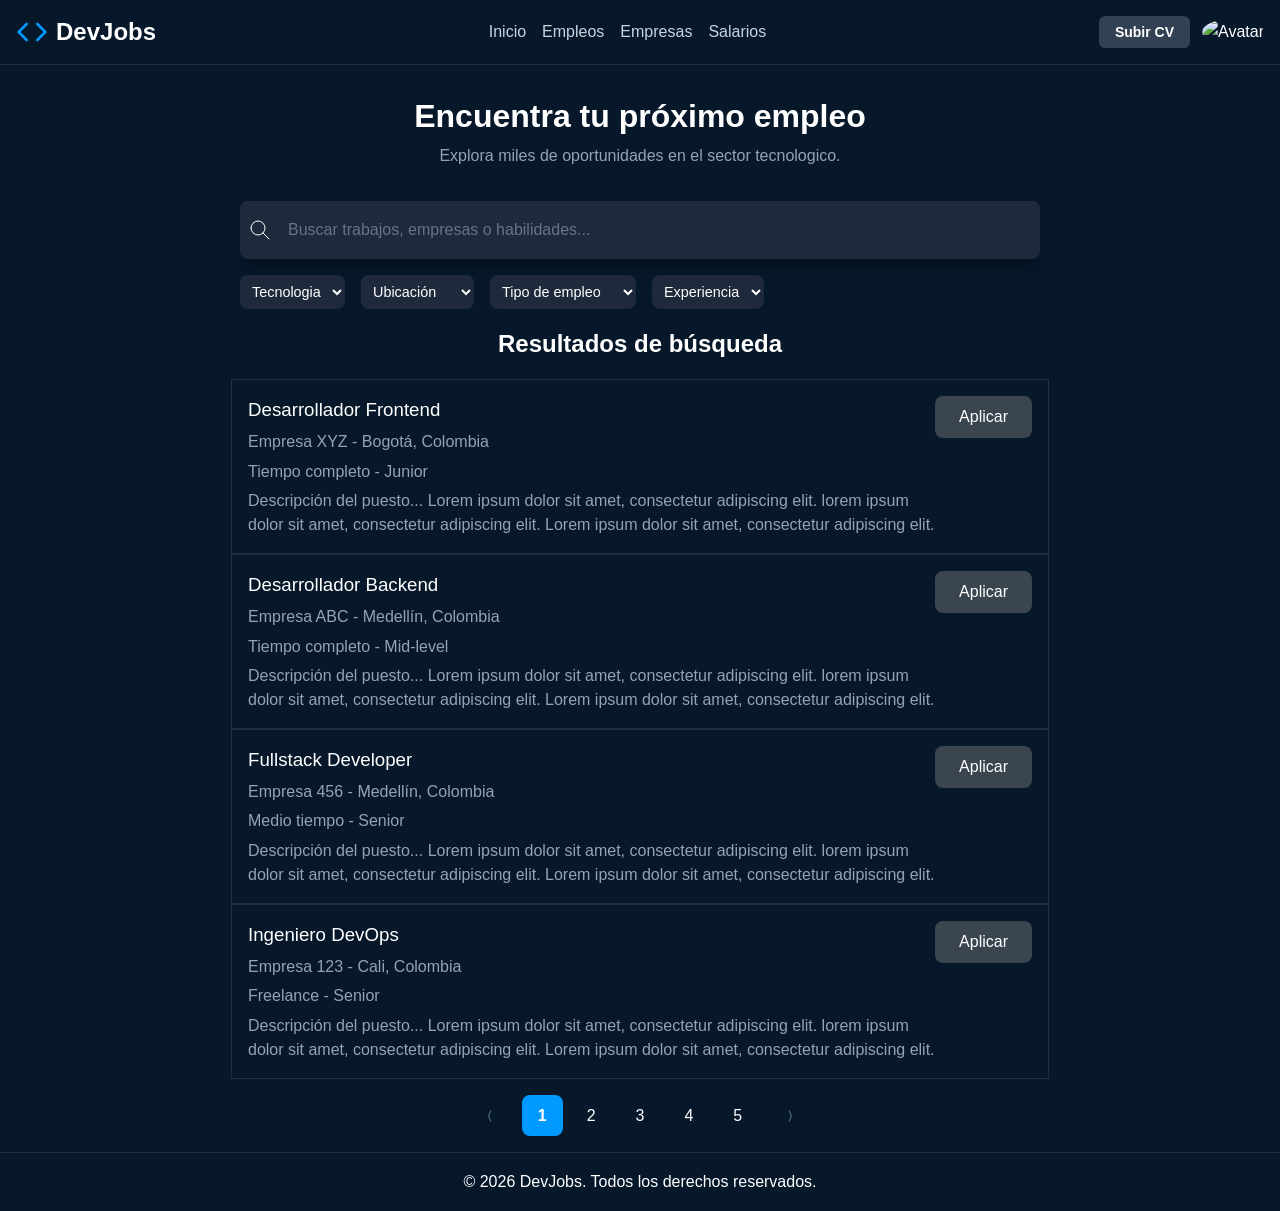
==== 02.ProyectoconJs/empleo.html @ add23dc5 "se organizan carpetas, se crea una nueva copia para trabajar el js, se crea primer webcomponent Avat" ====
<!doctype html>
<html lang="en">
  <head>
    <meta charset="UTF-8" />
    <meta name="viewport" content="width=device-width, initial-scale=1.0" />
    <title>DevJobs - Inicio</title>
    <meta
      name="description"
      content="Encuentra las mejores ofertas de trabajo para desarrolladores en DevJobs."
    />
    <link rel="stylesheet" href="./style/style.css" />

    <script type="module" src="./js/script.js"></script>
  </head>

  <body>
    <header>
      <h1>
        <svg
          fill="none"
          stroke="currentColor"
          stroke-linecap="round"
          stroke-linejoin="round"
          stroke-width="2"
          viewBox="0 0 24 24"
          xmlns="http://www.w3.org/2000/svg"
        >
          <polyline points="16 18 22 12 16 6"></polyline>
          <polyline points="8 6 2 12 8 18"></polyline>
        </svg>
        DevJobs
      </h1>

      <nav>
        <a href="index.html">Inicio</a>
        <a href="#">Empleos</a>
        <a href="#">Empresas</a>
        <a href="#">Salarios</a>
      </nav>

      <div class="sesion">
        <button class="btn btn-primary">Subir CV</button>
        <!-- <button class="btn">Iniciar sesión</button> -->
         <!-- <devjobs-login service="google" username="google.com" size="32">
      </devjobs-login> -->
         <devjobs-login service="github" username="cjzuleta" size="40"></devjobs-login>
      </div>
    </header>

    <main>
      <div class="container">
        <h1>Encuentra tu próximo empleo</h1>
        <p>Explora miles de oportunidades en el sector tecnologico.</p>
        <form role="search">
          <div>
            <svg
              xmlns="http://www.w3.org/2000/svg"
              width="24"
              height="24"
              viewBox="0 0 24 24"
              fill="none"
              stroke="currentColor"
              stroke-width="1"
              stroke-linecap="round"
              stroke-linejoin="round"
              class="icon icon-tabler icons-tabler-outline icon-tabler-search"
            >
              <path stroke="none" d="M0 0h24v24H0z" fill="none" />
              <path d="M10 10m-7 0a7 7 0 1 0 14 0a7 7 0 1 0 -14 0" />
              <path d="M21 21l-6 -6" />
            </svg>
            <input
              type="text"
              name="search"
              placeholder="Buscar trabajos, empresas o habilidades..."
            />
          </div>
        </form>
        <section class="filters">
          <select name="category" id="category">
            <option value="">Tecnologia</option>
            <option value="frontend">Frontend</option>
            <option value="backend">Backend</option>
            <option value="fullstack">Fullstack</option>
            <option value="devops">DevOps</option>
          </select>
          <select name="location" id="location">
            <option value="">Ubicación</option>
            <option value="bogota">Bogotá</option>
            <option value="medellin">Medellín</option>
            <option value="cali">Cali</option>
            <option value="barranquilla">Barranquilla</option>
          </select>
          <select name="type" id="type">
            <option value="">Tipo de empleo</option>
            <option value="fulltime">Tiempo completo</option>
            <option value="parttime">Medio tiempo</option>
            <option value="freelance">Freelance</option>
          </select>
          <select name="experience" id="experience">
            <option value="">Experiencia</option>
            <option value="junior">Junior</option>
            <option value="mid">Mid-level</option>
            <option value="senior">Senior</option>
          </select>
        </section>
<h2>Resultados de búsqueda</h2>
        <section class="job-listings">
          
          <div class="job-card">
            <div class="job-card-info"><h3>Desarrollador Frontend</h3>
            <p>Empresa XYZ - Bogotá, Colombia</p>
            <p>Tiempo completo - Junior</p>
            <p>Descripción del puesto... Lorem ipsum dolor sit amet, consectetur adipiscing elit.
                lorem ipsum dolor sit amet, consectetur adipiscing elit. Lorem ipsum dolor sit amet, consectetur adipiscing elit.</p></div>
            
           
            <button class="btn btn-primary">Aplicar</button>
          </div>
          <div class="job-card">
            <div class="job-card-info"><h3>Desarrollador Backend</h3>
            <p>Empresa ABC - Medellín, Colombia</p>
            <p>Tiempo completo - Mid-level</p>
            <p>Descripción del puesto... Lorem ipsum dolor sit amet, consectetur adipiscing elit.
                lorem ipsum dolor sit amet, consectetur adipiscing elit. Lorem ipsum dolor sit amet, consectetur adipiscing elit.</p></div>
            
            <button class="btn btn-primary">Aplicar</button>
          </div>
          <div class="job-card">
            <div class="job-card-info"><h3>Fullstack Developer</h3>
            <p>Empresa 456 - Medellín, Colombia</p>
            <p>Medio tiempo - Senior</p>
            <p>Descripción del puesto... Lorem ipsum dolor sit amet, consectetur adipiscing elit.
                lorem ipsum dolor sit amet, consectetur adipiscing elit. Lorem ipsum dolor sit amet, consectetur adipiscing elit.</p></div> 
            <button class="btn btn-primary">Aplicar</button>
          </div>
          <div class="job-card">
            <div class="job-card-info"><h3>Ingeniero DevOps</h3>
            <p>Empresa 123 - Cali, Colombia</p>
            <p>Freelance - Senior</p>
            <p>Descripción del puesto... Lorem ipsum dolor sit amet, consectetur adipiscing elit.
                lorem ipsum dolor sit amet, consectetur adipiscing elit. Lorem ipsum dolor sit amet, consectetur adipiscing elit.</p></div>
            <button class="btn btn-primary">Aplicar</button>
          </div>
        </section>

        <nav class="pagination">
                <a class="btn"><!--
category: Arrows
version: "2.24"
unicode: "faf1"
-->
<svg
  xmlns="http://www.w3.org/2000/svg"
  width="16"
  height="16"
  viewBox="0 0 24 24"
  fill="none"
  stroke="#607d8b"
  stroke-width="1.5"
  stroke-linecap="round"
  stroke-linejoin="round"
>
  <path d="M13 20l-3 -8l3 -8" />
</svg>
</a>
          <a class="is-active" href="#">1</a>
          <a href="#">2</a>
          <a href="#">3</a>
          <a href="#">4</a>
          <a href="#">5</a>
          <a href="#"><!--
category: Arrows
version: "2.24"
unicode: "faf2"
-->
<svg
  xmlns="http://www.w3.org/2000/svg"
  width="16"
  height="16"
  viewBox="0 0 24 24"
  fill="none"
  stroke="#607d8b"
  stroke-width="1.5"
  stroke-linecap="round"
  stroke-linejoin="round"
>
  <path d="M11 4l3 8l-3 8" />
</svg>
</a>
        </nav>
      </div>
    </main>

    <footer>
      <p>&copy; 2026 DevJobs. Todos los derechos reservados.</p>
    </footer>
  </body>
</html>
---- 02.ProyectoconJs/style/style.css ----
* {
  padding: 0;
  margin: 0;
  box-sizing: border-box;
}

:root {
  --primary: #3b4550;
  --primary-dark: #0a3d66;
  --primary-hover: #0d5ba8;
  --primary-light: #09f;
  --background: #06182a;
  --text-primary: #ffffff;
  --text-secondary: #cbd5e1;
  --text-muted: #94a3b8;
  --border: rgba(255, 255, 255, 0.1);
  --card-bg: #1e293b;
  --shadow: rgba(0, 0, 0, 0.3);
  --input-bg: #1e293b;
  --hsla-example: hsla(210, 100%, 56%, 1);
}

@font-face {
  font-family: "Inter Variable";
  font-style: normal;
  font-display: swap;
  font-weight: 100 900;
  src: url(https://cdn.jsdelivr.net/fontsource/fonts/inter:vf@latest/latin-wght-normal.woff2)
    format("woff2-variations");
  unicode-range:
    U+0000-00FF, U+0131, U+0152-0153, U+02BB-02BC, U+02C6, U+02DA, U+02DC,
    U+0304, U+0308, U+0329, U+2000-206F, U+20AC, U+2122, U+2191, U+2193, U+2212,
    U+2215, U+FEFF, U+FFFD;
}

/* Títulos principales */
h1 {
  font-size: 1.5rem;
  line-height: 1.2;
  text-wrap: balance;
  display: flex;
  align-items: center;
  gap: 0.5rem;
}

h1 + p {
  text-wrap: balance;
  margin-bottom: 2rem;
}

header {
  border-bottom: 1px solid var(--border);
  background: var(--background);
  color: var(--text-primary);
  padding: 1rem;
  display: flex;
  justify-content: space-between;
  align-items: center;
  gap: 2rem;

  svg {
    width: 32px;
    height: 32px;
    color: var(--primary-light);
  }
}

/* Navegación del header a otras páginas */
nav {
  align-items: center;
  gap: 1rem;
  display: flex;

  a {
    text-decoration: none;
    color: var(--text-secondary);
    transition: color 0.2s;
    font-weight: 500;

    &:hover,
    &:focus {
      color: var(--primary);
      outline: none;
    }
  }
}

/* Botones del Header */
header button {
  padding: 0.5rem 1rem;
  border-radius: 0.4rem;
  background-color: #334155;
  color: var(--text-primary);
  display: inline-block;
  font-size: 0.875rem;
  font-weight: 700;
  text-decoration: none;

}

.sesion {
  display: flex;
  align-items: center;
  gap: 0.75rem;
}

/* Pantallas pequeñas */
@media (max-width: 768px) {
  header {
    display: grid;
    grid-template-columns: 1fr;
    justify-items: center;
    gap: 1rem;
  }

  header h1,
  header nav,
  header > div {
    width: 100%;
    justify-content: center;
    text-align: center;
  }

  header nav {
    flex-wrap: wrap;
  }

  header > div {
    display: flex;
    flex-wrap: wrap;
    gap: 0.5rem;
  }
}

body {
  font-family: Arial, sans-serif;
  background-color: var(--background);
  color: var(--text-primary);
  min-height: 100vh;
  display: flex;
  flex-direction: column;
  line-height: 1.6;
}

main > section:nth-child(1) {
  height: 500px;
  text-align: center;
  display: flex;
  flex-direction: column;
  justify-content: center;
  align-items: center;
  position: relative;
  overflow: hidden;

  h1 {
    padding-top: 35px;
  }

  & > img {
    position: absolute;
    width: 100%;
    height: 100%;
    object-fit: cover;
    z-index: -1;
    left: 0;
    right: 0;
    filter: brightness(55%);
  }
}

/* Formulario de Búsqueda */
form {
  max-width: 42rem;
  width: 100%;
  margin: 0 auto;
  padding-inline: 1rem;
}

form > div {
  display: flex;
  align-items: center;
  background-color: var(--input-bg);
  border-radius: 0.5rem;
  box-shadow: 0 10px 15px -3px var(--shadow);
  padding: 0.5rem;
  gap: 0.5rem;
}

form input[type="text"] {
  flex: 1;
  background: transparent;
  border: none;
  outline: none;
  color: var(--text-primary);
  padding: 0.75rem 0.5rem;
  font-size: 1rem;
  font-family: inherit;
}

form input[type="text"]::placeholder {
  color: #64748b;
}

button {
  padding: 0.75rem 1.5rem;
  border-radius: 0.5rem;
  background-color: var(--primary);
  color: white;
  font-weight: 400;
  border: none;
  cursor: pointer;
  transition: all 0.2s;
  font-family: inherit;
  font-size: 1rem;
  white-space: nowrap;

  &:hover,
  &:focus {
    /* pseudo-clase que significa que el elemento tiene el foco */
    background-color: var(--primary-hover);
    outline: 2px solid white;
    outline-offset: 2px;
  }

  &:active {
    transform: scale(0.9);
  }

  &:disabled {
    opacity: 0.5;
    pointer-events: none;
  }
}

/* Features Section */
main > section:nth-child(2) {
  padding-inline: 1rem;
  background-color: var(--background);
  padding-top: 2rem;

  & > header {
    gap: 2px;
    flex-direction: column;

    h3 {
      margin-bottom: 0;
    }

    p {
      opacity: 0.75;
    }
  }

  & > div {
    max-width: 1280px;
    margin: 0 auto;
  }
}

main > section:nth-child(2) h3 {
  font-size: 1.875rem;
  font-weight: 700;
  color: var(--text-primary);
  margin-bottom: 1rem;
  text-align: center;
}

main > section:nth-child(2) > div > p {
  font-size: 1.125rem;
  color: var(--text-muted);
  max-width: 42rem;
  margin: 0 auto;
  margin-bottom: 1rem;
}

/* Grid de Features */
.features {
  display: grid;
  grid-template-columns: repeat(auto-fit, minmax(280px, 1fr));
  gap: 16px;
  text-align: center;
}

/* Feature Cards */
article {
  background-color: var(--card-bg);
  padding: 2rem;
  margin-bottom: 16px;
  border-radius: 0.5rem;
  box-shadow: 0px 1px 3px 0 var(--shadow);

  svg {
    color: var(--primary-light);
    background: rgba(0, 153, 255, 0.3);
    border-radius: 9999px;
    width: 64px;
    height: 64px;
    padding: 16px;
  }

  h4 {
    font-weight: 500;
  }

  p {
    color: var(--text-muted);
  }
}

/* Footer */
footer {
  background-color: var(--background);
  border-top: 1px solid var(--border);
  text-align: center;
  padding: 16px;

  small {
    color: var(--text-muted);
    font-size: 0.875rem;
  }
}

/* Pagina EMPLEO *************************** */
.container {
  display: flex;
  flex-direction: column;
  align-items: center;

  h1 {
    font-size: 2rem;
    margin-top: 2rem;
    margin-bottom: 0.5rem;
  }

  p {
    font-size: 1rem;
    color: var(--text-muted);
  }

  form {
    max-width: 800px;
    width: 100%;
    padding: 0;
    margin-bottom: 1rem;
  }

}

.filters {
    display: flex;
  justify-content: flex-start;
  align-items: flex-start;
  width: 100%;
  max-width: 800px;
  gap: 1rem;
  margin-bottom: 1rem;

    select {
      padding: 0.5rem;
      border-radius: 0.5rem;
      background-color: var(--input-bg);
      color: var(--text-primary);
      border: none;
      outline: none;
      font-size: 0.9rem;
      font-family: inherit;

      option {
        background-color: var(--input-bg);
        color: var(--text-primary);
      }
    }
  }

.job-listings{
    display: flex;
    flex-direction: column;
    padding: 1rem;
    line-height: 1.5;
    max-width: 850px;
    
}

.job-card {
    background:none;
    border: 1px solid var(--border);
    padding: 1rem;
    display: flex;
    justify-content: space-between;
    align-items: center;


    h3 {
        font-weight: 500;
        margin-bottom: 0.5rem;
    }

    p {
        color: var(--text-muted);
        margin-bottom: 0.5rem;
    }
}

.job-card-info {
  display: flex;
  flex-direction: column;
  flex: 1;
  gap: 0.35rem;
}

.job-card-info h3,
.job-card-info p {
  margin: 0;
}


.job-card button {
  margin-left: auto;
  white-space: nowrap;
  align-self: flex-start;
}

.pagination {

  display: flex;
  justify-content: center;
  gap: 0.5rem;


  a {
    padding: 0.5rem 1rem;
    background:none;
    color: var(--text-primary);
    border: none;
    cursor: pointer;
    transition: all 0.2s;
    margin-bottom: 1rem;
    display: flex;
    align-items: center;

    &:hover,
    &:focus {
      background-color: var(--primary-hover);
      outline: none;
      border-radius: 0.5rem;
    }

    &.is-active {
      background-color: var(--primary-light);
      color: white;
      font-weight: 700;
      border-radius: 0.5rem;
    }
  }
}
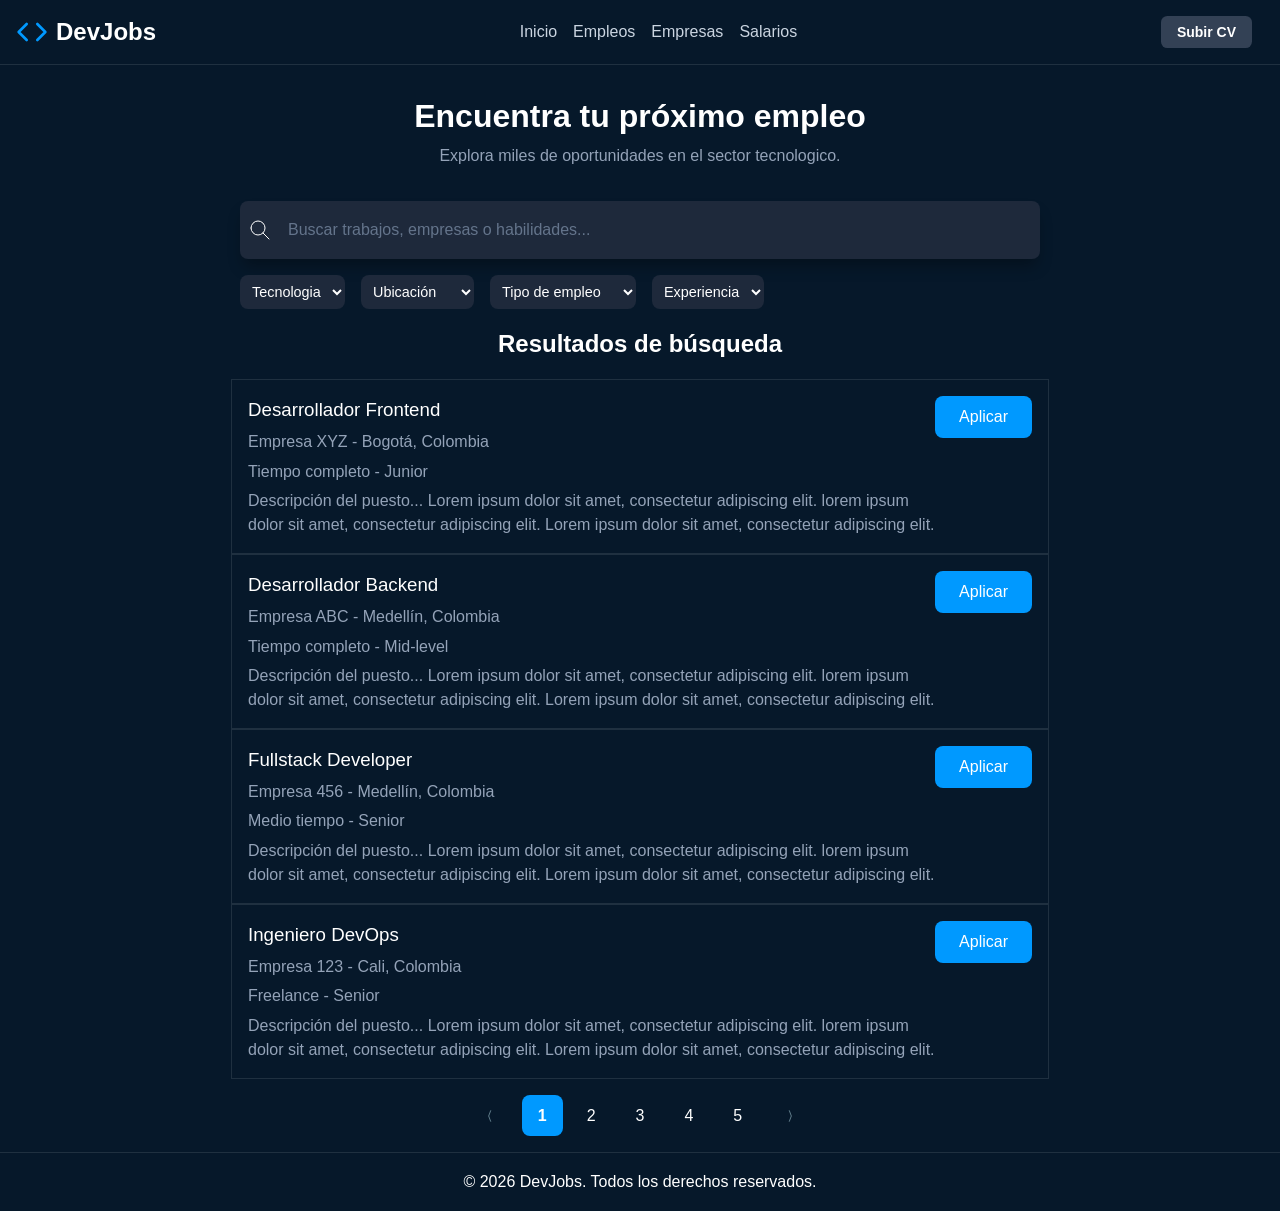
==== commit a8960c19: "se crean archivos js para interactuar botones, options y avatar" ====
--- a/02.ProyectoconJs/empleo.html
+++ b/02.ProyectoconJs/empleo.html
@@ -10,7 +10,7 @@
     />
     <link rel="stylesheet" href="./style/style.css" />
 
-    <script type="module" src="./js/script.js"></script>
+    <script type="module" src="./js/filters.js"></script>
   </head>
 
   <body>
@@ -39,11 +39,15 @@
       </nav>
 
       <div class="sesion">
-        <button class="btn btn-primary">Subir CV</button>
+        <button class="btn-primary">Subir CV</button>
         <!-- <button class="btn">Iniciar sesión</button> -->
-         <!-- <devjobs-login service="google" username="google.com" size="32">
+        <!-- <devjobs-login service="google" username="google.com" size="32">
       </devjobs-login> -->
-         <devjobs-login service="github" username="cjzuleta" size="40"></devjobs-login>
+        <devjobs-login
+          service="github"
+          username="cjzuleta"
+          size="40"
+        ></devjobs-login>
       </div>
     </header>
 
@@ -75,121 +79,149 @@
               placeholder="Buscar trabajos, empresas o habilidades..."
             />
           </div>
+
+          <section class="filters">
+            <select name="category" id="category">
+              <option value="">Tecnologia</option>
+              <option value="frontend">Frontend</option>
+              <option value="backend">Backend</option>
+              <option value="fullstack">Fullstack</option>
+              <option value="devops">DevOps</option>
+            </select>
+            <select name="location" id="location">
+              <option value="">Ubicación</option>
+              <option value="bogota">Bogotá</option>
+              <option value="medellin">Medellín</option>
+              <option value="cali">Cali</option>
+              <option value="barranquilla">Barranquilla</option>
+            </select>
+            <select name="type" id="type">
+              <option value="">Tipo de empleo</option>
+              <option value="fulltime">Tiempo completo</option>
+              <option value="parttime">Medio tiempo</option>
+              <option value="freelance">Freelance</option>
+            </select>
+            <select name="experience" id="experience">
+              <option value="">Experiencia</option>
+              <option value="junior">Junior</option>
+              <option value="mid">Mid-level</option>
+              <option value="senior">Senior</option>
+            </select>
+          </section>
         </form>
-        <section class="filters">
-          <select name="category" id="category">
-            <option value="">Tecnologia</option>
-            <option value="frontend">Frontend</option>
-            <option value="backend">Backend</option>
-            <option value="fullstack">Fullstack</option>
-            <option value="devops">DevOps</option>
-          </select>
-          <select name="location" id="location">
-            <option value="">Ubicación</option>
-            <option value="bogota">Bogotá</option>
-            <option value="medellin">Medellín</option>
-            <option value="cali">Cali</option>
-            <option value="barranquilla">Barranquilla</option>
-          </select>
-          <select name="type" id="type">
-            <option value="">Tipo de empleo</option>
-            <option value="fulltime">Tiempo completo</option>
-            <option value="parttime">Medio tiempo</option>
-            <option value="freelance">Freelance</option>
-          </select>
-          <select name="experience" id="experience">
-            <option value="">Experiencia</option>
-            <option value="junior">Junior</option>
-            <option value="mid">Mid-level</option>
-            <option value="senior">Senior</option>
-          </select>
-        </section>
-<h2>Resultados de búsqueda</h2>
-        <section class="job-listings">
-          
-          <div class="job-card">
-            <div class="job-card-info"><h3>Desarrollador Frontend</h3>
+        <span class="valor-seleccionado"></span>
+        <h2>Resultados de búsqueda</h2>
+      <section class="job-listings">
+        <div class="job-card">
+          <div class="job-card-info">
+            <h3>Desarrollador Frontend</h3>
             <p>Empresa XYZ - Bogotá, Colombia</p>
             <p>Tiempo completo - Junior</p>
-            <p>Descripción del puesto... Lorem ipsum dolor sit amet, consectetur adipiscing elit.
-                lorem ipsum dolor sit amet, consectetur adipiscing elit. Lorem ipsum dolor sit amet, consectetur adipiscing elit.</p></div>
-            
-           
-            <button class="btn btn-primary">Aplicar</button>
-          </div>
-          <div class="job-card">
-            <div class="job-card-info"><h3>Desarrollador Backend</h3>
+            <p>
+              Descripción del puesto... Lorem ipsum dolor sit amet, consectetur
+              adipiscing elit. lorem ipsum dolor sit amet, consectetur
+              adipiscing elit. Lorem ipsum dolor sit amet, consectetur
+              adipiscing elit.
+            </p>
+          </div>
+
+          <button class="button-apply-job" id="btn">Aplicar</button>
+        </div>
+        <div class="job-card">
+          <div class="job-card-info">
+            <h3>Desarrollador Backend</h3>
             <p>Empresa ABC - Medellín, Colombia</p>
             <p>Tiempo completo - Mid-level</p>
-            <p>Descripción del puesto... Lorem ipsum dolor sit amet, consectetur adipiscing elit.
-                lorem ipsum dolor sit amet, consectetur adipiscing elit. Lorem ipsum dolor sit amet, consectetur adipiscing elit.</p></div>
-            
-            <button class="btn btn-primary">Aplicar</button>
-          </div>
-          <div class="job-card">
-            <div class="job-card-info"><h3>Fullstack Developer</h3>
+            <p>
+              Descripción del puesto... Lorem ipsum dolor sit amet, consectetur
+              adipiscing elit. lorem ipsum dolor sit amet, consectetur
+              adipiscing elit. Lorem ipsum dolor sit amet, consectetur
+              adipiscing elit.
+            </p>
+          </div>
+
+          <button class="button-apply-job" id="btn">Aplicar</button>
+        </div>
+        <div class="job-card">
+          <div class="job-card-info">
+            <h3>Fullstack Developer</h3>
             <p>Empresa 456 - Medellín, Colombia</p>
             <p>Medio tiempo - Senior</p>
-            <p>Descripción del puesto... Lorem ipsum dolor sit amet, consectetur adipiscing elit.
-                lorem ipsum dolor sit amet, consectetur adipiscing elit. Lorem ipsum dolor sit amet, consectetur adipiscing elit.</p></div> 
-            <button class="btn btn-primary">Aplicar</button>
-          </div>
-          <div class="job-card">
-            <div class="job-card-info"><h3>Ingeniero DevOps</h3>
+            <p>
+              Descripción del puesto... Lorem ipsum dolor sit amet, consectetur
+              adipiscing elit. lorem ipsum dolor sit amet, consectetur
+              adipiscing elit. Lorem ipsum dolor sit amet, consectetur
+              adipiscing elit.
+            </p>
+          </div>
+          <button class="button-apply-job" id="btn">Aplicar</button>
+        </div>
+        <div class="job-card">
+          <div class="job-card-info">
+            <h3>Ingeniero DevOps</h3>
             <p>Empresa 123 - Cali, Colombia</p>
             <p>Freelance - Senior</p>
-            <p>Descripción del puesto... Lorem ipsum dolor sit amet, consectetur adipiscing elit.
-                lorem ipsum dolor sit amet, consectetur adipiscing elit. Lorem ipsum dolor sit amet, consectetur adipiscing elit.</p></div>
-            <button class="btn btn-primary">Aplicar</button>
-          </div>
-        </section>
-
-        <nav class="pagination">
-                <a class="btn"><!--
+            <p>
+              Descripción del puesto... Lorem ipsum dolor sit amet, consectetur
+              adipiscing elit. lorem ipsum dolor sit amet, consectetur
+              adipiscing elit. Lorem ipsum dolor sit amet, consectetur
+              adipiscing elit.
+            </p>
+          </div>
+          <button class="button-apply-job" id="btn">Aplicar</button>
+        </div>
+      </section>
+
+      <nav class="pagination">
+        <a class="btn"
+          ><!--
 category: Arrows
 version: "2.24"
 unicode: "faf1"
 -->
-<svg
-  xmlns="http://www.w3.org/2000/svg"
-  width="16"
-  height="16"
-  viewBox="0 0 24 24"
-  fill="none"
-  stroke="#607d8b"
-  stroke-width="1.5"
-  stroke-linecap="round"
-  stroke-linejoin="round"
->
-  <path d="M13 20l-3 -8l3 -8" />
-</svg>
-</a>
-          <a class="is-active" href="#">1</a>
-          <a href="#">2</a>
-          <a href="#">3</a>
-          <a href="#">4</a>
-          <a href="#">5</a>
-          <a href="#"><!--
+          <svg
+            xmlns="http://www.w3.org/2000/svg"
+            width="16"
+            height="16"
+            viewBox="0 0 24 24"
+            fill="none"
+            stroke="#607d8b"
+            stroke-width="1.5"
+            stroke-linecap="round"
+            stroke-linejoin="round"
+          >
+            <path d="M13 20l-3 -8l3 -8" />
+          </svg>
+        </a>
+        <a class="is-active" href="#">1</a>
+        <a href="#">2</a>
+        <a href="#">3</a>
+        <a href="#">4</a>
+        <a href="#">5</a>
+        <a href="#"
+          ><!--
 category: Arrows
 version: "2.24"
 unicode: "faf2"
 -->
-<svg
-  xmlns="http://www.w3.org/2000/svg"
-  width="16"
-  height="16"
-  viewBox="0 0 24 24"
-  fill="none"
-  stroke="#607d8b"
-  stroke-width="1.5"
-  stroke-linecap="round"
-  stroke-linejoin="round"
->
-  <path d="M11 4l3 8l-3 8" />
-</svg>
-</a>
-        </nav>
+          <svg
+            xmlns="http://www.w3.org/2000/svg"
+            width="16"
+            height="16"
+            viewBox="0 0 24 24"
+            fill="none"
+            stroke="#607d8b"
+            stroke-width="1.5"
+            stroke-linecap="round"
+            stroke-linejoin="round"
+          >
+            <path d="M11 4l3 8l-3 8" />
+          </svg>
+        </a>
+      </nav>
       </div>
+
+      
     </main>
 
     <footer>
--- a/02.ProyectoconJs/style/style.css
+++ b/02.ProyectoconJs/style/style.css
@@ -344,16 +344,11 @@
     margin-bottom: 1rem;
   }
 
-}
-
-.filters {
+  .filters {
     display: flex;
-  justify-content: flex-start;
-  align-items: flex-start;
-  width: 100%;
-  max-width: 800px;
-  gap: 1rem;
-  margin-bottom: 1rem;
+    flex-wrap: wrap;
+    gap: 1rem;
+  margin-top: 1rem;
 
     select {
       padding: 0.5rem;
@@ -371,6 +366,10 @@
       }
     }
   }
+
+}
+
+
 
 .job-listings{
     display: flex;
@@ -452,4 +451,13 @@
       border-radius: 0.5rem;
     }
   }
+}
+
+.button-apply-job {
+  background:#09f;
+  &.is-applied{
+    background: #4aaf4e;
+    pointer-events: none;
+  }
+
 }
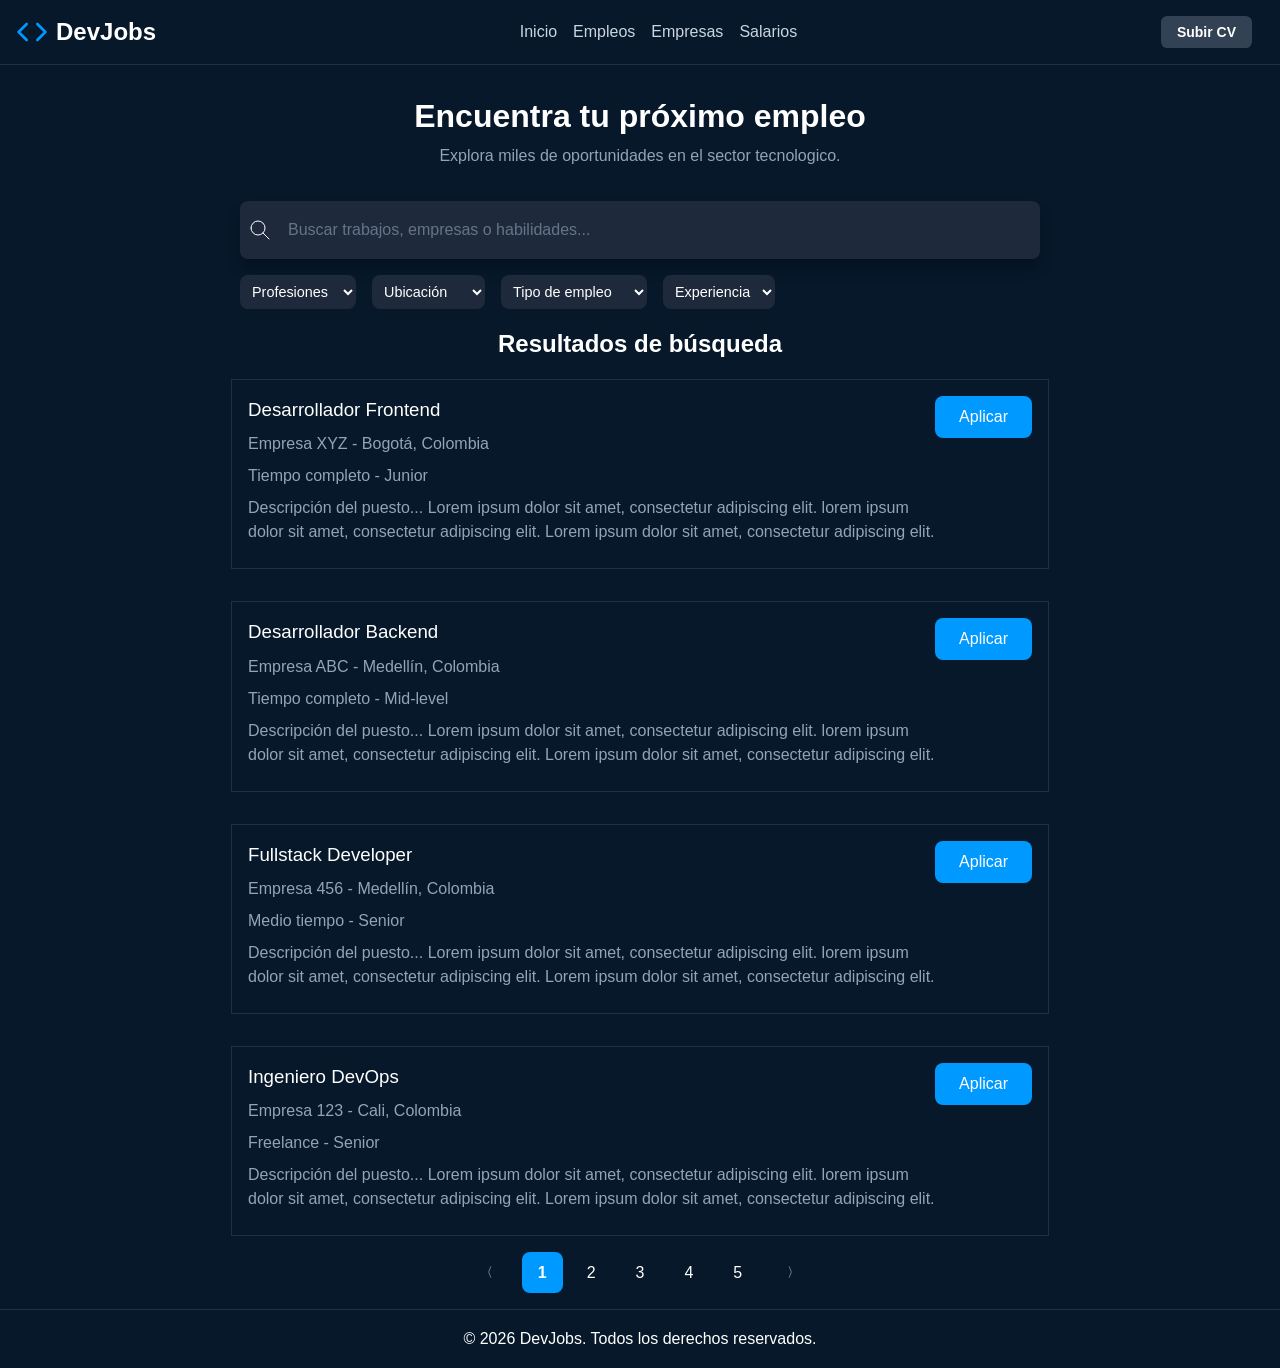
==== commit 2872f7d4: "se actualiza estilos y se crea mas interacion de filtros trayendo sus cards" ====
--- a/02.ProyectoconJs/empleo.html
+++ b/02.ProyectoconJs/empleo.html
@@ -77,16 +77,23 @@
               type="text"
               name="search"
               placeholder="Buscar trabajos, empresas o habilidades..."
+              id="search"
             />
           </div>
 
           <section class="filters">
             <select name="category" id="category">
-              <option value="">Tecnologia</option>
+              <option value="">Profesiones</option>
+              <optgroup label="Profesiones populares">
               <option value="frontend">Frontend</option>
               <option value="backend">Backend</option>
               <option value="fullstack">Fullstack</option>
               <option value="devops">DevOps</option>
+              </optgroup>
+              <hr>
+              <optgroup>
+                <option value="db">DataBase</option>
+              </optgroup>
             </select>
             <select name="location" id="location">
               <option value="">Ubicación</option>
@@ -112,8 +119,8 @@
         <span class="valor-seleccionado"></span>
         <h2>Resultados de búsqueda</h2>
       <section class="job-listings">
-        <div class="job-card">
-          <div class="job-card-info">
+        <div data-modalidad="frontend" class="job-card">
+          <div>
             <h3>Desarrollador Frontend</h3>
             <p>Empresa XYZ - Bogotá, Colombia</p>
             <p>Tiempo completo - Junior</p>
@@ -123,12 +130,13 @@
               adipiscing elit. Lorem ipsum dolor sit amet, consectetur
               adipiscing elit.
             </p>
-          </div>
-
-          <button class="button-apply-job" id="btn">Aplicar</button>
-        </div>
-        <div class="job-card">
-          <div class="job-card-info">
+            
+          </div>
+          <button class="button-apply-job" id="btn">Aplicar</button>
+          
+        </div>
+        <div data-modalidad="backend" class="job-card">
+          <div>
             <h3>Desarrollador Backend</h3>
             <p>Empresa ABC - Medellín, Colombia</p>
             <p>Tiempo completo - Mid-level</p>
@@ -142,8 +150,8 @@
 
           <button class="button-apply-job" id="btn">Aplicar</button>
         </div>
-        <div class="job-card">
-          <div class="job-card-info">
+        <div data-modalidad="fullstack" class="job-card">
+          <div>
             <h3>Fullstack Developer</h3>
             <p>Empresa 456 - Medellín, Colombia</p>
             <p>Medio tiempo - Senior</p>
@@ -156,8 +164,8 @@
           </div>
           <button class="button-apply-job" id="btn">Aplicar</button>
         </div>
-        <div class="job-card">
-          <div class="job-card-info">
+        <div data-modalidad="devops" class="job-card">
+          <div>
             <h3>Ingeniero DevOps</h3>
             <p>Empresa 123 - Cali, Colombia</p>
             <p>Freelance - Senior</p>
--- a/02.ProyectoconJs/style/style.css
+++ b/02.ProyectoconJs/style/style.css
@@ -377,17 +377,21 @@
     padding: 1rem;
     line-height: 1.5;
     max-width: 850px;
-    
+    align-items: start;
+    gap: 2rem;
 }
 
 .job-card {
+    display: flex;
     background:none;
     border: 1px solid var(--border);
     padding: 1rem;
-    display: flex;
     justify-content: space-between;
-    align-items: center;
-
+    align-items: start;
+    
+    &.is-hidden{
+      display: none;
+    }
 
     h3 {
         font-weight: 500;
@@ -398,10 +402,15 @@
         color: var(--text-muted);
         margin-bottom: 0.5rem;
     }
-}
-
-.job-card-info {
-  display: flex;
+
+
+
+    
+}
+
+/* .job-card-info {
+  display: flex;
+  align-items: start;
   flex-direction: column;
   flex: 1;
   gap: 0.35rem;
@@ -417,7 +426,7 @@
   margin-left: auto;
   white-space: nowrap;
   align-self: flex-start;
-}
+} */
 
 .pagination {
 
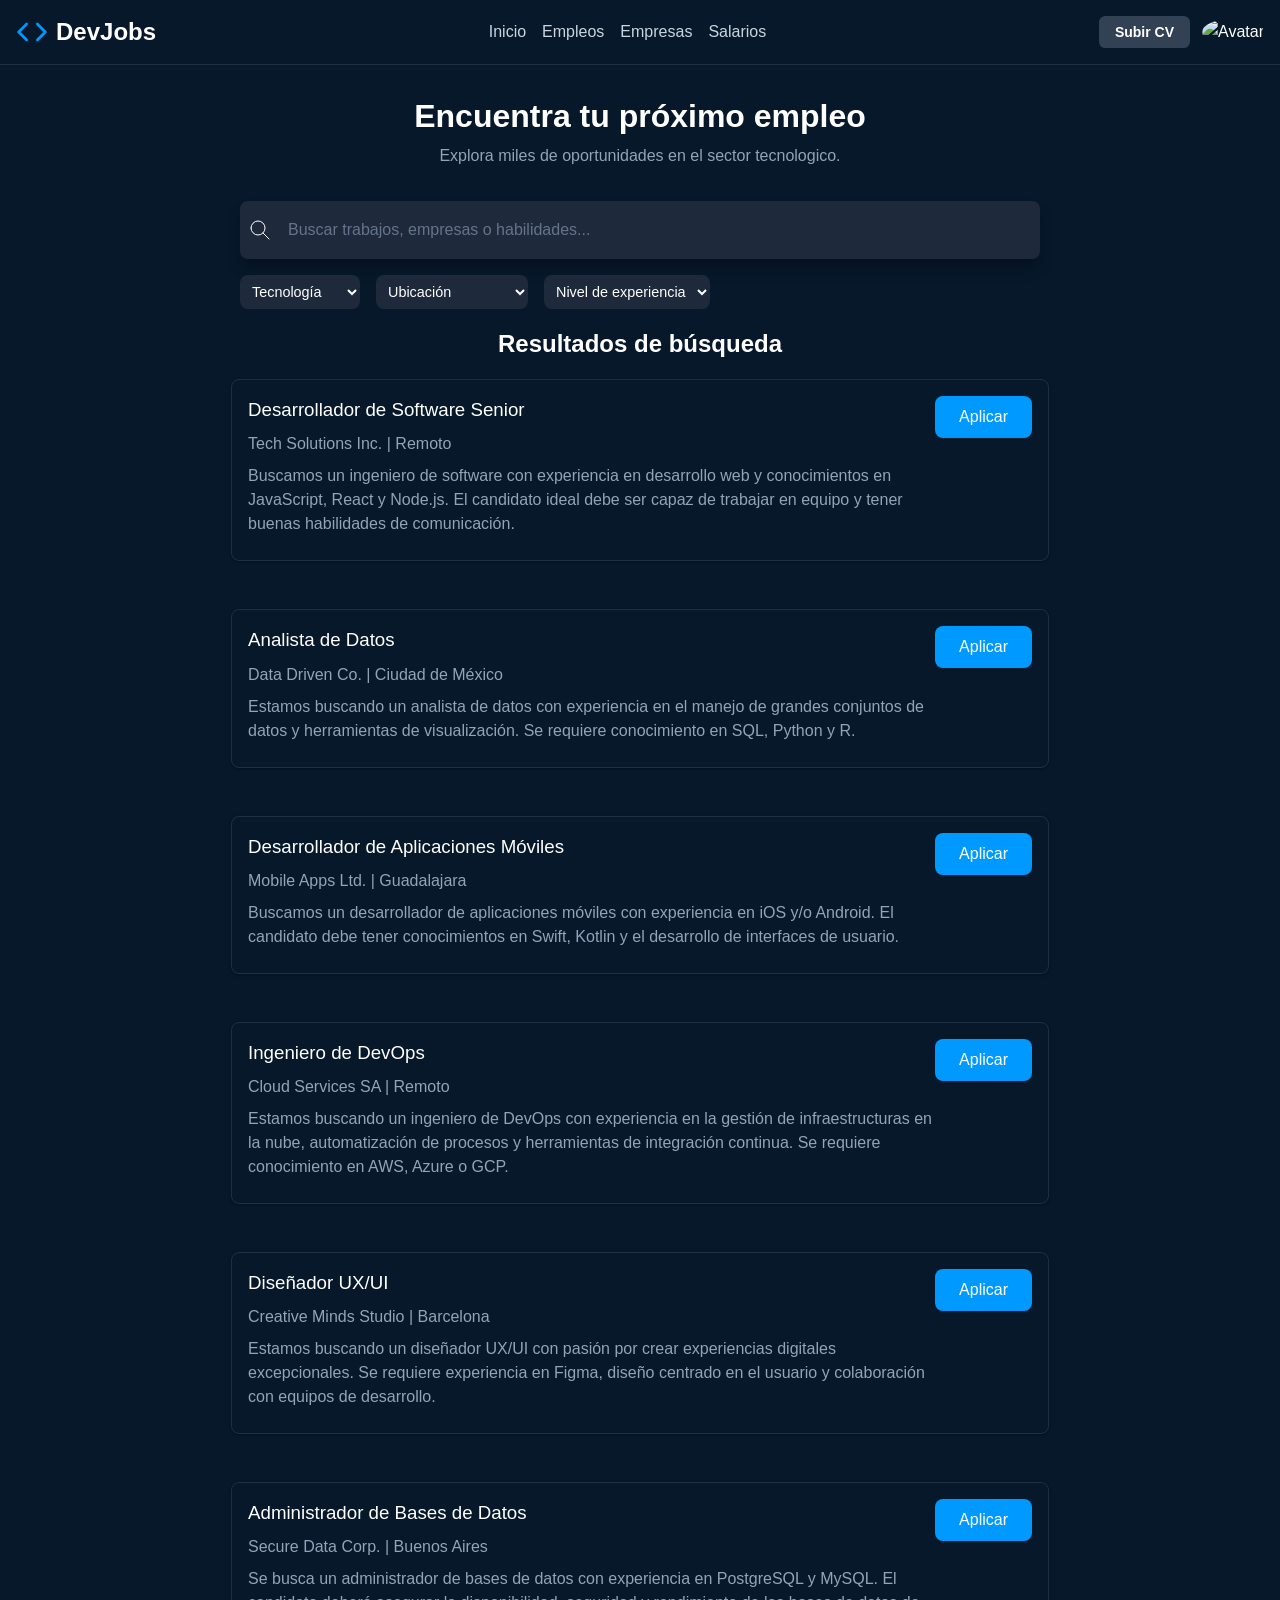
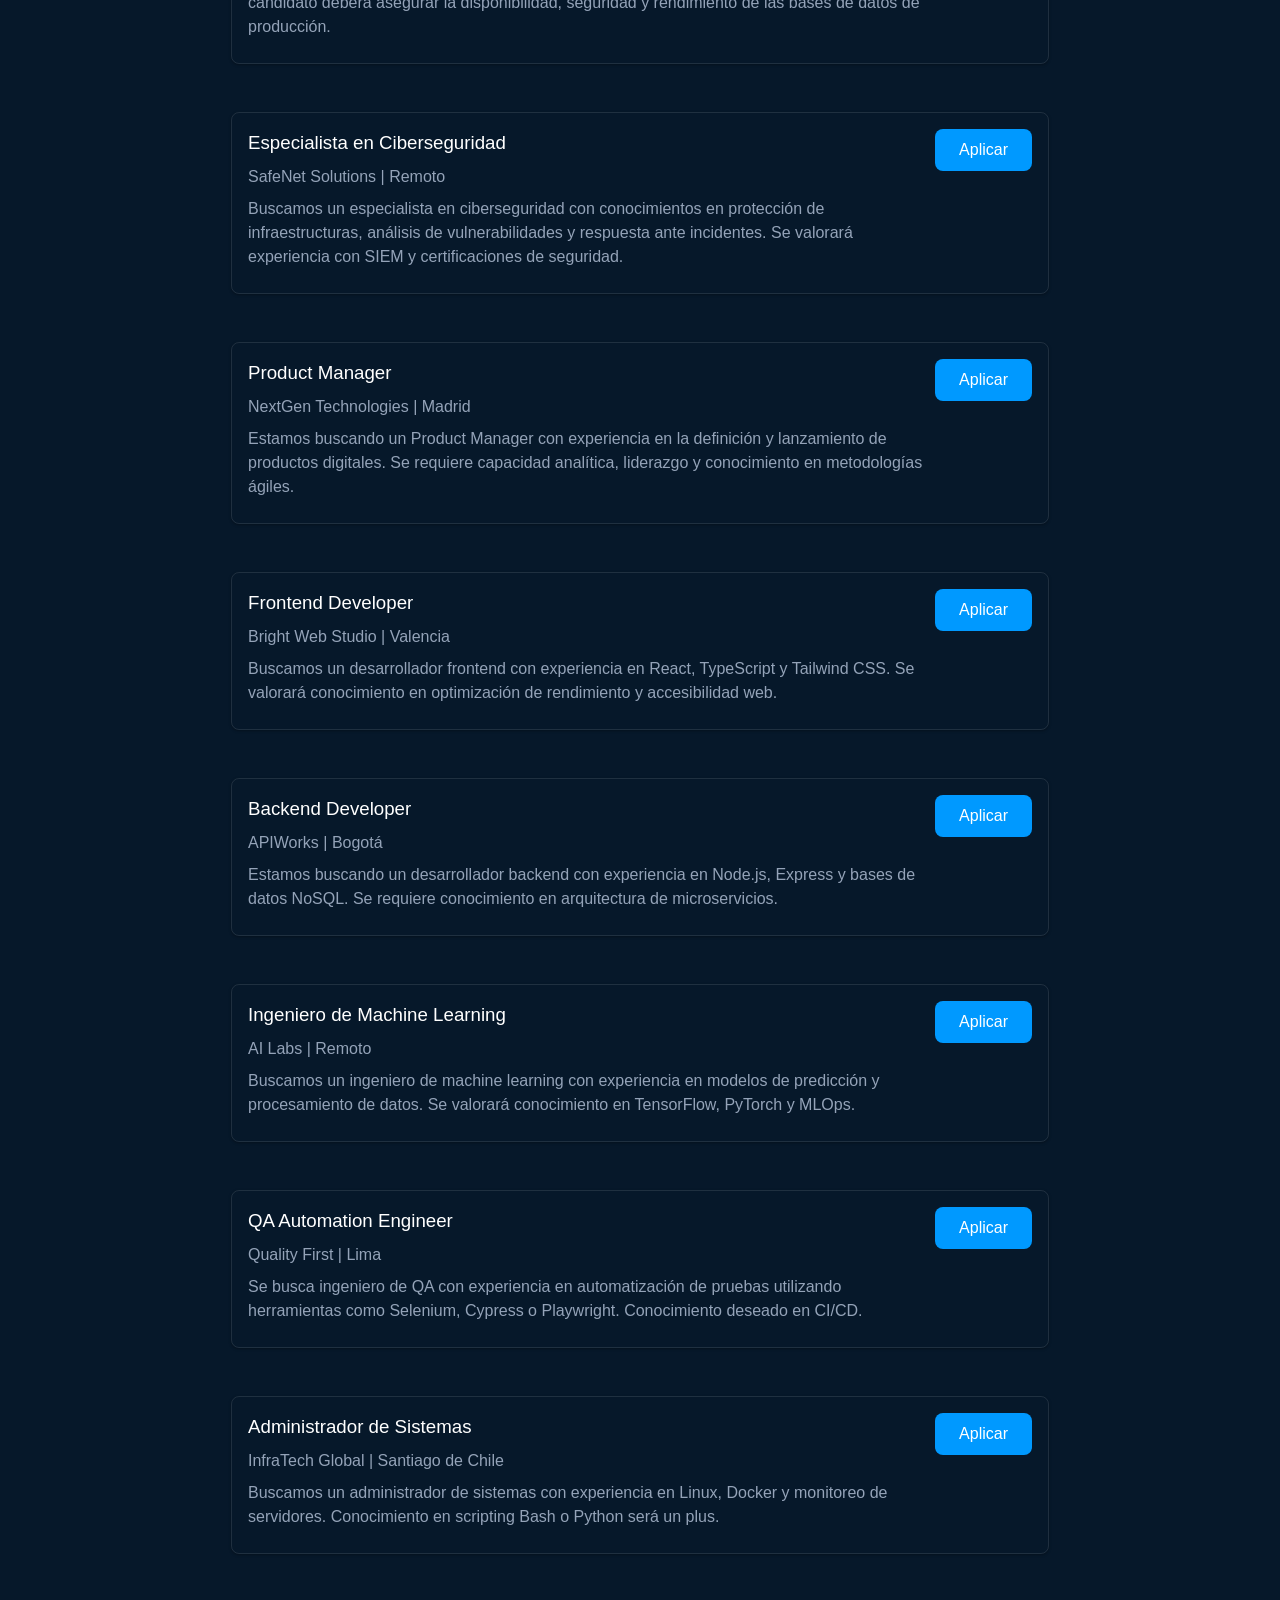
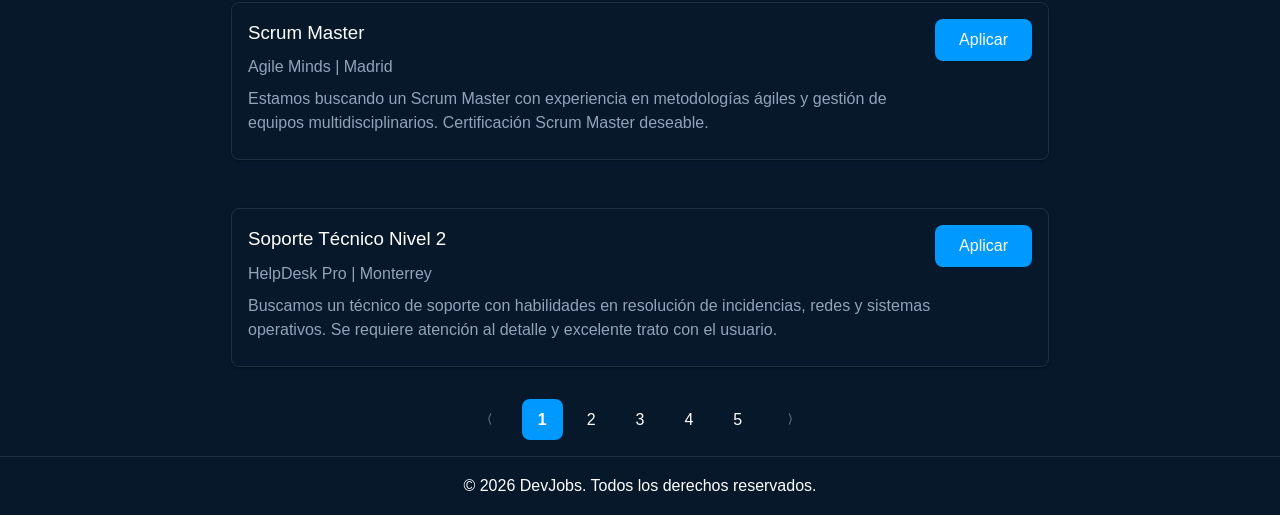
==== commit c5a192cb: "se actualiza contenido con api json y se generan todos los modulos js" ====
--- a/02.ProyectoconJs/empleo.html
+++ b/02.ProyectoconJs/empleo.html
@@ -10,7 +10,7 @@
     />
     <link rel="stylesheet" href="./style/style.css" />
 
-    <script type="module" src="./js/filters.js"></script>
+    <script type="module" src="./js/main.js"></script>
   </head>
 
   <body>
@@ -81,7 +81,7 @@
             />
           </div>
 
-          <section class="filters">
+          <!-- <section class="filters">
             <select name="category" id="category">
               <option value="">Profesiones</option>
               <optgroup label="Profesiones populares">
@@ -114,12 +114,48 @@
               <option value="mid">Mid-level</option>
               <option value="senior">Senior</option>
             </select>
-          </section>
+          </section> -->
+          <section class="filters">
+          <select name="technology" id="filter-technology">
+            <option value="">Tecnología</option>
+            <optgroup label="Tecnologías populares">
+              <option value="javascript">JavaScript</option>
+              <option value="python">Python</option>
+              <option value="react">React</option>
+              <option value="nodejs">Node.js</option>
+            </optgroup>
+            <option value="java">Java</option>
+            <hr />
+            <option value="csharp">C#</option>
+            <option value="c">C</option>
+            <option value="c++">C++</option>
+            <hr />
+            <option value="ruby">Ruby</option>
+            <option value="php">PHP</option>
+          </select>
+
+          <select name="location" id="filter-location">
+            <option value="">Ubicación</option>
+            <option value="remoto">Remoto</option>
+            <option value="cdmx">Ciudad de México</option>
+            <option value="guadalajara">Guadalajara</option>
+            <option value="monterrey">Monterrey</option>
+            <option value="barcelona">Barcelona</option>
+          </select>
+
+          <select name="experience-level" id="filter-experience-level">
+            <option value="">Nivel de experiencia</option>
+            <option value="junior">Junior</option>
+            <option value="mid">Mid-level</option>
+            <option value="senior">Senior</option>
+            <option value="lead">Lead</option>
+          </select>
+        </section>
         </form>
         <span class="valor-seleccionado"></span>
         <h2>Resultados de búsqueda</h2>
       <section class="job-listings">
-        <div data-modalidad="frontend" class="job-card">
+        <!-- <div data-modalidad="frontend" class="job-card">
           <div>
             <h3>Desarrollador Frontend</h3>
             <p>Empresa XYZ - Bogotá, Colombia</p>
@@ -177,7 +213,7 @@
             </p>
           </div>
           <button class="button-apply-job" id="btn">Aplicar</button>
-        </div>
+        </div> -->
       </section>
 
       <nav class="pagination">
